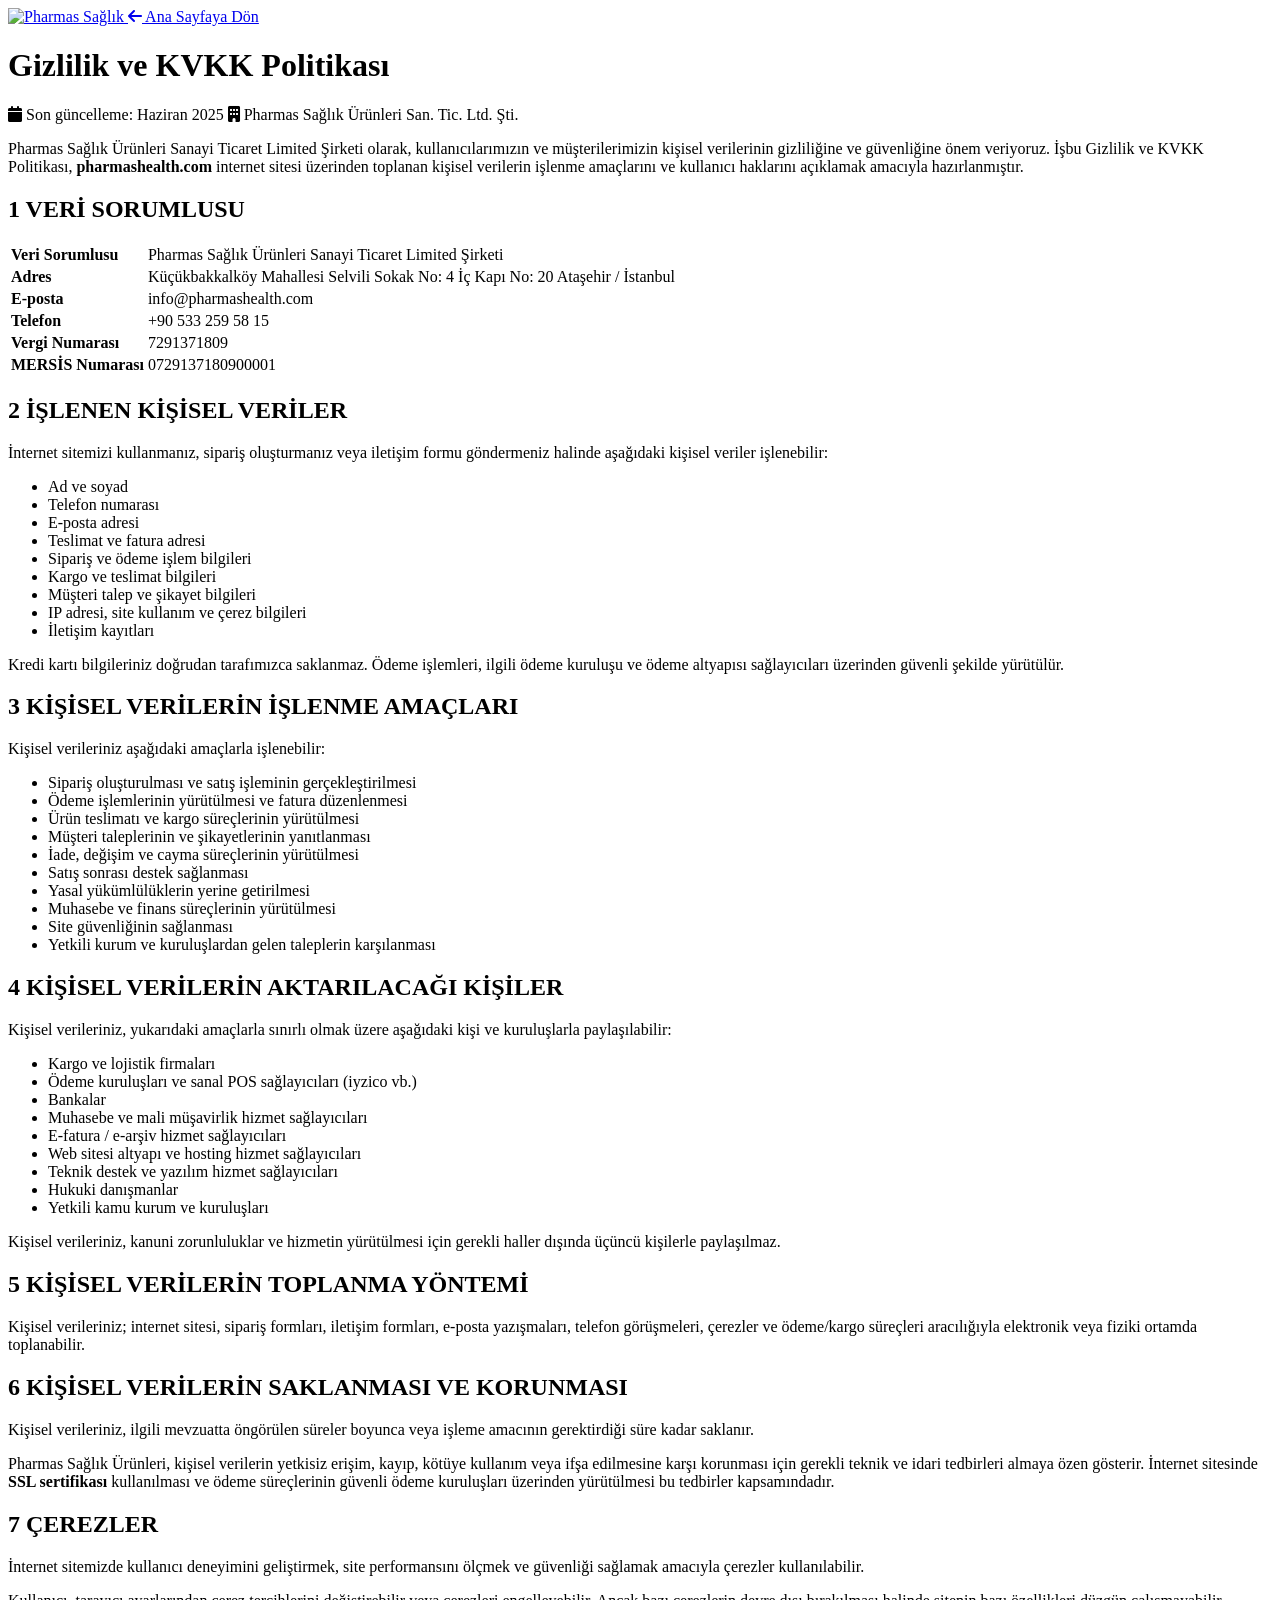
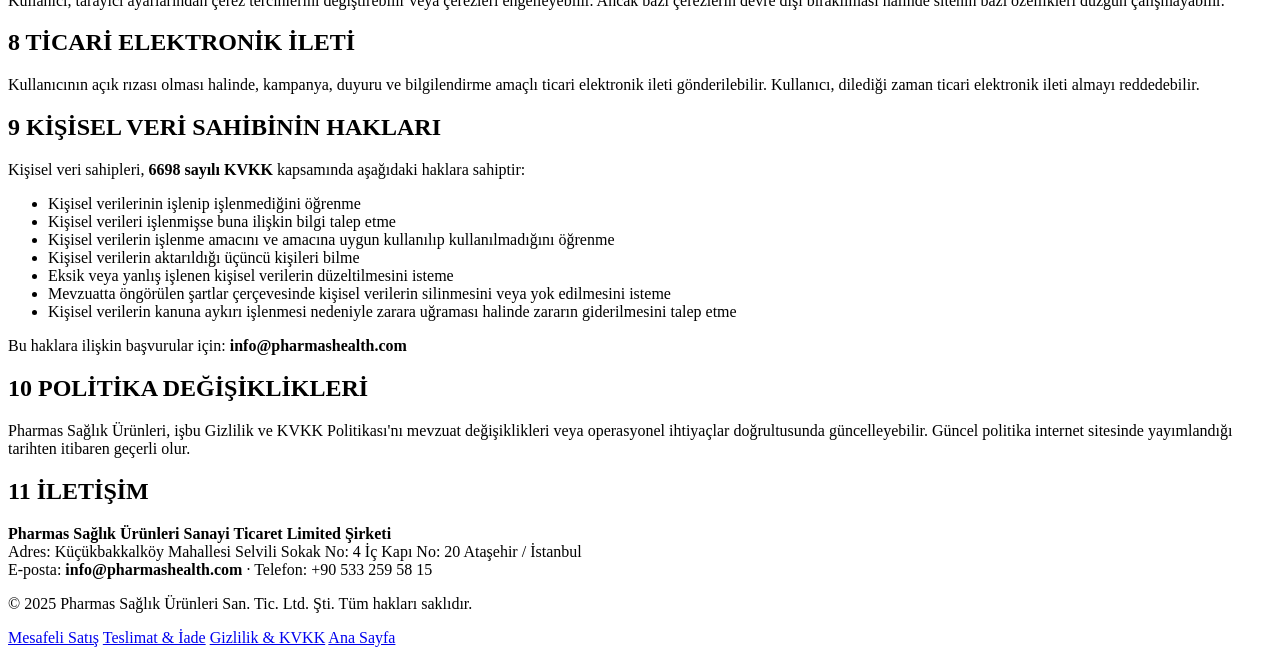
==== gizlilik-kvkk.html @ f45e11eb "Add files via upload" ====
<!DOCTYPE html>
<html lang="tr">
<head>
  <meta charset="UTF-8" />
  <meta name="viewport" content="width=device-width, initial-scale=1.0" />
  <title>Gizlilik ve KVKK Politikası | Pharmas Sağlık</title>
  <link rel="preconnect" href="https://fonts.googleapis.com" />
  <link rel="preconnect" href="https://fonts.gstatic.com" crossorigin />
  <link href="https://fonts.googleapis.com/css2?family=Manrope:wght@400;500;600;700;800&family=Plus+Jakarta+Sans:wght@600;700;800&display=swap" rel="stylesheet" />
  <link rel="stylesheet" href="https://cdnjs.cloudflare.com/ajax/libs/font-awesome/6.5.0/css/all.min.css" />
  <link rel="stylesheet" href="css/legal.css" />
</head>
<body>

  <header class="legal-header">
    <div class="container">
      <a href="index.html" class="legal-logo">
        <img src="images/logo.jpg" alt="Pharmas Sağlık" />
      </a>
      <a href="index.html" class="legal-back"><i class="fa-solid fa-arrow-left"></i> Ana Sayfaya Dön</a>
    </div>
  </header>

  <main class="legal-main">
    <div class="container">
      <div class="legal-card">

        <h1>Gizlilik ve KVKK Politikası</h1>
        <div class="legal-meta">
          <span><i class="fa-solid fa-calendar"></i> Son güncelleme: Haziran 2025</span>
          <span><i class="fa-solid fa-building"></i> Pharmas Sağlık Ürünleri San. Tic. Ltd. Şti.</span>
        </div>

        <p>Pharmas Sağlık Ürünleri Sanayi Ticaret Limited Şirketi olarak, kullanıcılarımızın ve müşterilerimizin kişisel verilerinin gizliliğine ve güvenliğine önem veriyoruz. İşbu Gizlilik ve KVKK Politikası, <strong>pharmashealth.com</strong> internet sitesi üzerinden toplanan kişisel verilerin işlenme amaçlarını ve kullanıcı haklarını açıklamak amacıyla hazırlanmıştır.</p>

        <h2><span class="h2-num">1</span> VERİ SORUMLUSU</h2>
        <table class="legal-table">
          <tr><td><strong>Veri Sorumlusu</strong></td><td>Pharmas Sağlık Ürünleri Sanayi Ticaret Limited Şirketi</td></tr>
          <tr><td><strong>Adres</strong></td><td>Küçükbakkalköy Mahallesi Selvili Sokak No: 4 İç Kapı No: 20 Ataşehir / İstanbul</td></tr>
          <tr><td><strong>E-posta</strong></td><td>info@pharmashealth.com</td></tr>
          <tr><td><strong>Telefon</strong></td><td>+90 533 259 58 15</td></tr>
          <tr><td><strong>Vergi Numarası</strong></td><td>7291371809</td></tr>
          <tr><td><strong>MERSİS Numarası</strong></td><td>0729137180900001</td></tr>
        </table>

        <h2><span class="h2-num">2</span> İŞLENEN KİŞİSEL VERİLER</h2>
        <p>İnternet sitemizi kullanmanız, sipariş oluşturmanız veya iletişim formu göndermeniz halinde aşağıdaki kişisel veriler işlenebilir:</p>
        <ul>
          <li>Ad ve soyad</li>
          <li>Telefon numarası</li>
          <li>E-posta adresi</li>
          <li>Teslimat ve fatura adresi</li>
          <li>Sipariş ve ödeme işlem bilgileri</li>
          <li>Kargo ve teslimat bilgileri</li>
          <li>Müşteri talep ve şikayet bilgileri</li>
          <li>IP adresi, site kullanım ve çerez bilgileri</li>
          <li>İletişim kayıtları</li>
        </ul>
        <div class="info-box">
          <p>Kredi kartı bilgileriniz doğrudan tarafımızca saklanmaz. Ödeme işlemleri, ilgili ödeme kuruluşu ve ödeme altyapısı sağlayıcıları üzerinden güvenli şekilde yürütülür.</p>
        </div>

        <h2><span class="h2-num">3</span> KİŞİSEL VERİLERİN İŞLENME AMAÇLARI</h2>
        <p>Kişisel verileriniz aşağıdaki amaçlarla işlenebilir:</p>
        <ul>
          <li>Sipariş oluşturulması ve satış işleminin gerçekleştirilmesi</li>
          <li>Ödeme işlemlerinin yürütülmesi ve fatura düzenlenmesi</li>
          <li>Ürün teslimatı ve kargo süreçlerinin yürütülmesi</li>
          <li>Müşteri taleplerinin ve şikayetlerinin yanıtlanması</li>
          <li>İade, değişim ve cayma süreçlerinin yürütülmesi</li>
          <li>Satış sonrası destek sağlanması</li>
          <li>Yasal yükümlülüklerin yerine getirilmesi</li>
          <li>Muhasebe ve finans süreçlerinin yürütülmesi</li>
          <li>Site güvenliğinin sağlanması</li>
          <li>Yetkili kurum ve kuruluşlardan gelen taleplerin karşılanması</li>
        </ul>

        <h2><span class="h2-num">4</span> KİŞİSEL VERİLERİN AKTARILACAĞI KİŞİLER</h2>
        <p>Kişisel verileriniz, yukarıdaki amaçlarla sınırlı olmak üzere aşağıdaki kişi ve kuruluşlarla paylaşılabilir:</p>
        <ul>
          <li>Kargo ve lojistik firmaları</li>
          <li>Ödeme kuruluşları ve sanal POS sağlayıcıları (iyzico vb.)</li>
          <li>Bankalar</li>
          <li>Muhasebe ve mali müşavirlik hizmet sağlayıcıları</li>
          <li>E-fatura / e-arşiv hizmet sağlayıcıları</li>
          <li>Web sitesi altyapı ve hosting hizmet sağlayıcıları</li>
          <li>Teknik destek ve yazılım hizmet sağlayıcıları</li>
          <li>Hukuki danışmanlar</li>
          <li>Yetkili kamu kurum ve kuruluşları</li>
        </ul>
        <p>Kişisel verileriniz, kanuni zorunluluklar ve hizmetin yürütülmesi için gerekli haller dışında üçüncü kişilerle paylaşılmaz.</p>

        <h2><span class="h2-num">5</span> KİŞİSEL VERİLERİN TOPLANMA YÖNTEMİ</h2>
        <p>Kişisel verileriniz; internet sitesi, sipariş formları, iletişim formları, e-posta yazışmaları, telefon görüşmeleri, çerezler ve ödeme/kargo süreçleri aracılığıyla elektronik veya fiziki ortamda toplanabilir.</p>

        <h2><span class="h2-num">6</span> KİŞİSEL VERİLERİN SAKLANMASI VE KORUNMASI</h2>
        <p>Kişisel verileriniz, ilgili mevzuatta öngörülen süreler boyunca veya işleme amacının gerektirdiği süre kadar saklanır.</p>
        <p>Pharmas Sağlık Ürünleri, kişisel verilerin yetkisiz erişim, kayıp, kötüye kullanım veya ifşa edilmesine karşı korunması için gerekli teknik ve idari tedbirleri almaya özen gösterir. İnternet sitesinde <strong>SSL sertifikası</strong> kullanılması ve ödeme süreçlerinin güvenli ödeme kuruluşları üzerinden yürütülmesi bu tedbirler kapsamındadır.</p>

        <h2><span class="h2-num">7</span> ÇEREZLER</h2>
        <p>İnternet sitemizde kullanıcı deneyimini geliştirmek, site performansını ölçmek ve güvenliği sağlamak amacıyla çerezler kullanılabilir.</p>
        <p>Kullanıcı, tarayıcı ayarlarından çerez tercihlerini değiştirebilir veya çerezleri engelleyebilir. Ancak bazı çerezlerin devre dışı bırakılması halinde sitenin bazı özellikleri düzgün çalışmayabilir.</p>

        <h2><span class="h2-num">8</span> TİCARİ ELEKTRONİK İLETİ</h2>
        <p>Kullanıcının açık rızası olması halinde, kampanya, duyuru ve bilgilendirme amaçlı ticari elektronik ileti gönderilebilir. Kullanıcı, dilediği zaman ticari elektronik ileti almayı reddedebilir.</p>

        <h2><span class="h2-num">9</span> KİŞİSEL VERİ SAHİBİNİN HAKLARI</h2>
        <p>Kişisel veri sahipleri, <strong>6698 sayılı KVKK</strong> kapsamında aşağıdaki haklara sahiptir:</p>
        <ul>
          <li>Kişisel verilerinin işlenip işlenmediğini öğrenme</li>
          <li>Kişisel verileri işlenmişse buna ilişkin bilgi talep etme</li>
          <li>Kişisel verilerin işlenme amacını ve amacına uygun kullanılıp kullanılmadığını öğrenme</li>
          <li>Kişisel verilerin aktarıldığı üçüncü kişileri bilme</li>
          <li>Eksik veya yanlış işlenen kişisel verilerin düzeltilmesini isteme</li>
          <li>Mevzuatta öngörülen şartlar çerçevesinde kişisel verilerin silinmesini veya yok edilmesini isteme</li>
          <li>Kişisel verilerin kanuna aykırı işlenmesi nedeniyle zarara uğraması halinde zararın giderilmesini talep etme</li>
        </ul>
        <div class="info-box">
          <p>Bu haklara ilişkin başvurular için: <strong>info@pharmashealth.com</strong></p>
        </div>

        <h2><span class="h2-num">10</span> POLİTİKA DEĞİŞİKLİKLERİ</h2>
        <p>Pharmas Sağlık Ürünleri, işbu Gizlilik ve KVKK Politikası'nı mevzuat değişiklikleri veya operasyonel ihtiyaçlar doğrultusunda güncelleyebilir. Güncel politika internet sitesinde yayımlandığı tarihten itibaren geçerli olur.</p>

        <h2><span class="h2-num">11</span> İLETİŞİM</h2>
        <div class="info-box">
          <p><strong>Pharmas Sağlık Ürünleri Sanayi Ticaret Limited Şirketi</strong><br />
          Adres: Küçükbakkalköy Mahallesi Selvili Sokak No: 4 İç Kapı No: 20 Ataşehir / İstanbul<br />
          E-posta: <strong>info@pharmashealth.com</strong> · Telefon: +90 533 259 58 15</p>
        </div>

      </div>
    </div>
  </main>

  <footer class="legal-footer">
    <div class="container">
      <p>&copy; 2025 Pharmas Sağlık Ürünleri San. Tic. Ltd. Şti. Tüm hakları saklıdır.</p>
      <div class="legal-footer-links">
        <a href="mesafeli-satis-sozlesmesi.html">Mesafeli Satış</a>
        <a href="teslimat-iade.html">Teslimat &amp; İade</a>
        <a href="gizlilik-kvkk.html">Gizlilik &amp; KVKK</a>
        <a href="index.html">Ana Sayfa</a>
      </div>
    </div>
  </footer>

</body>
</html>
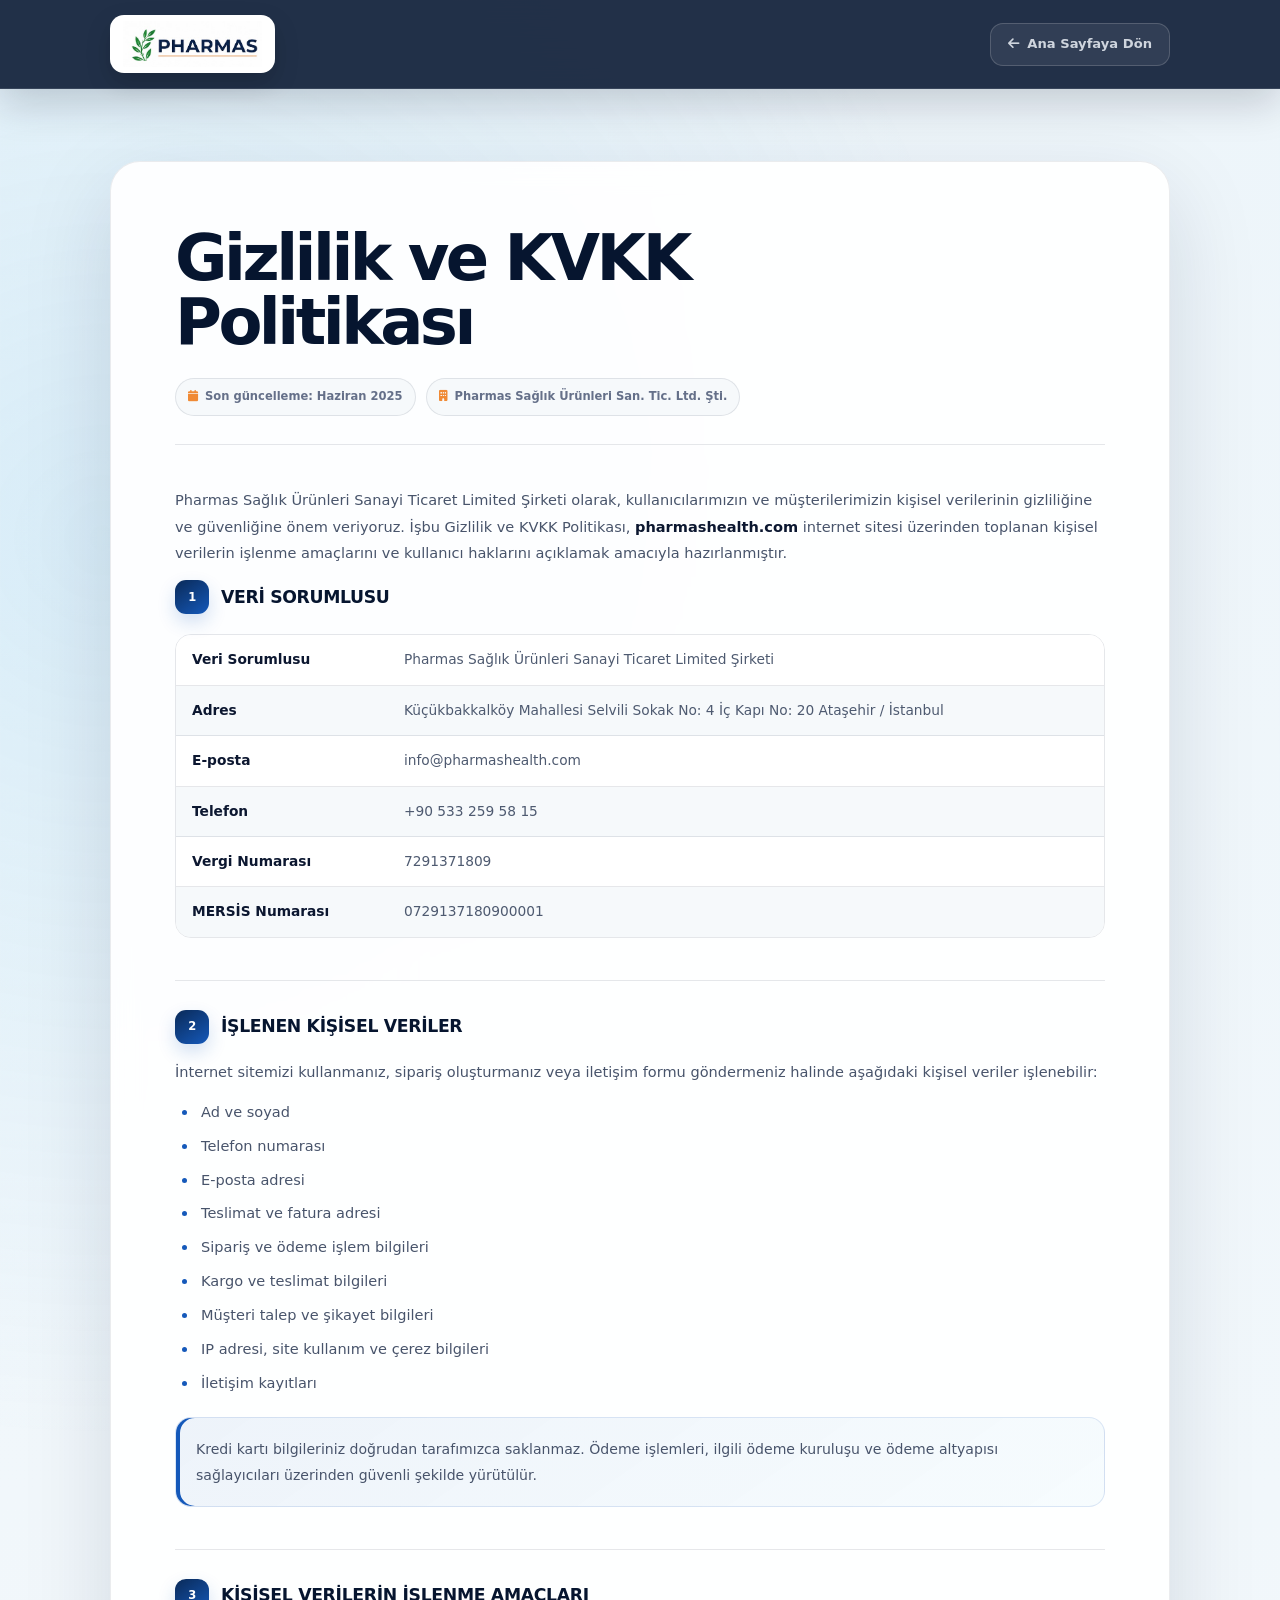
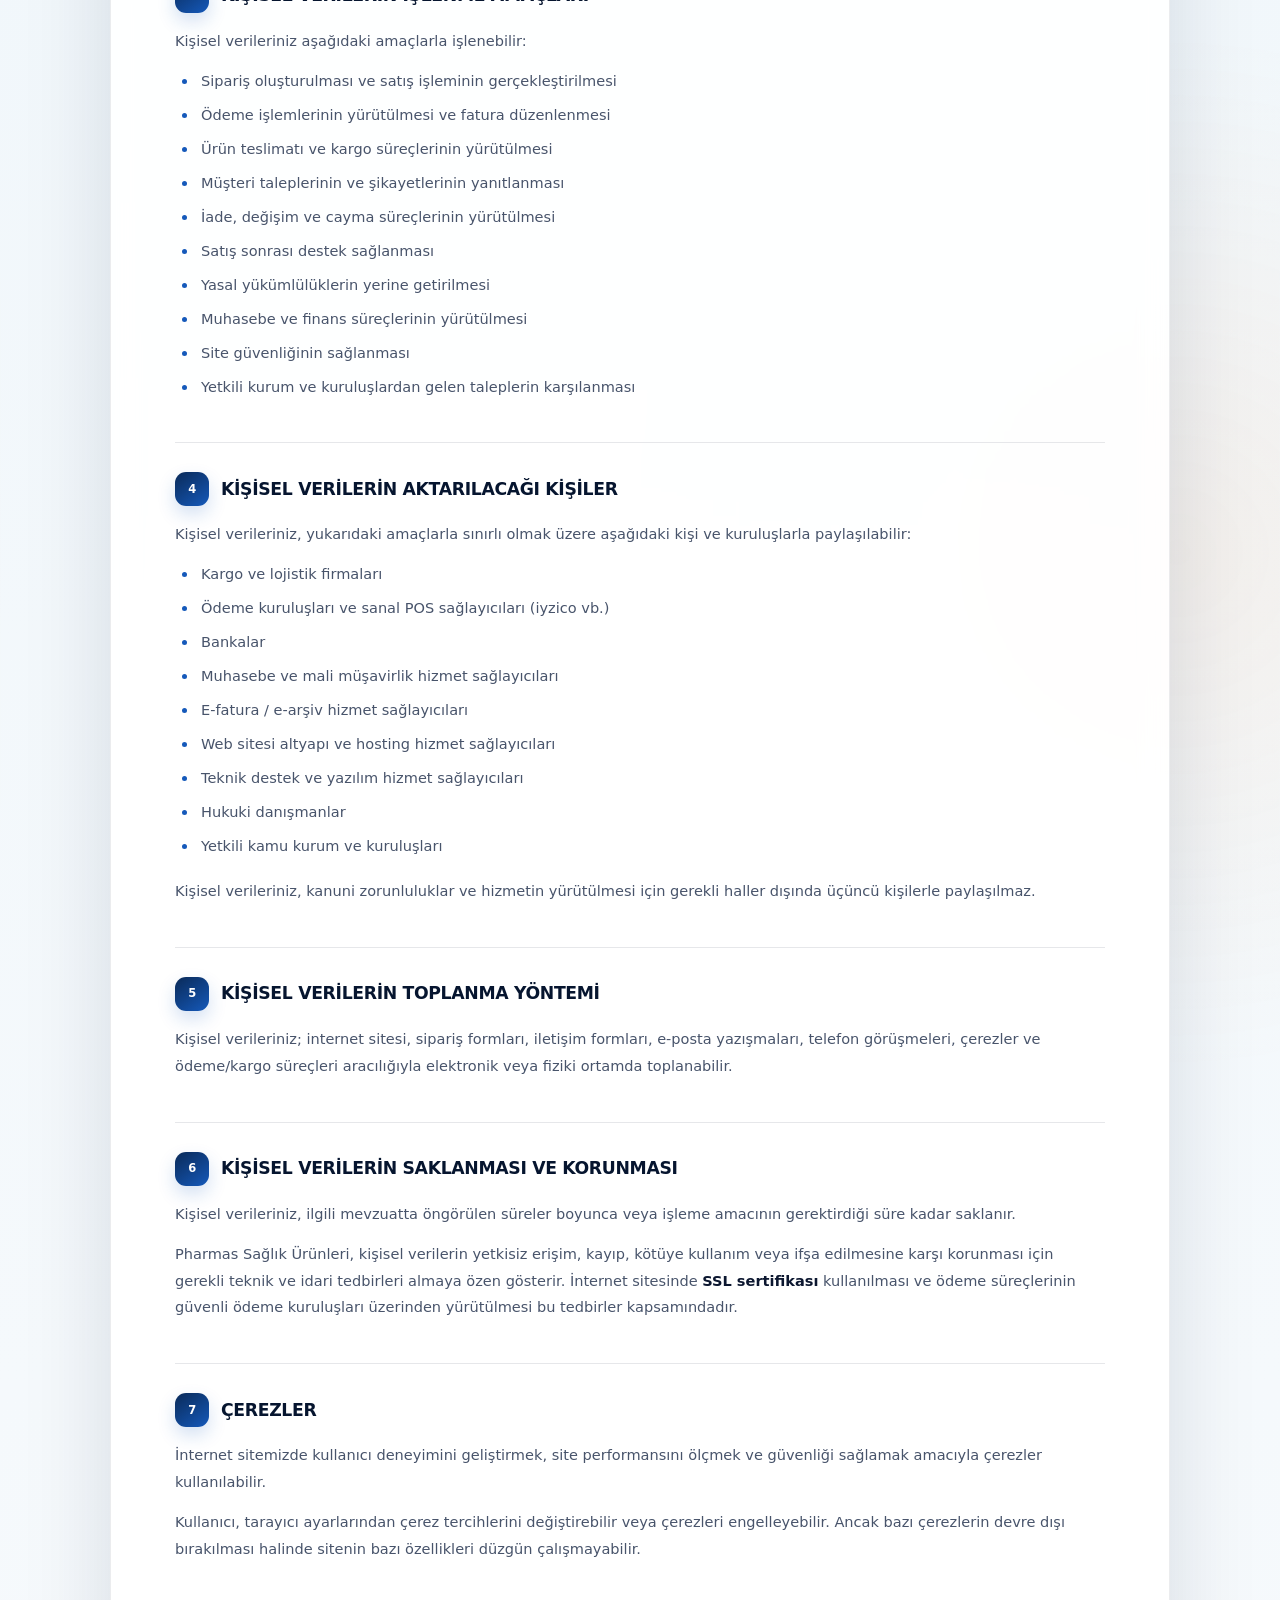
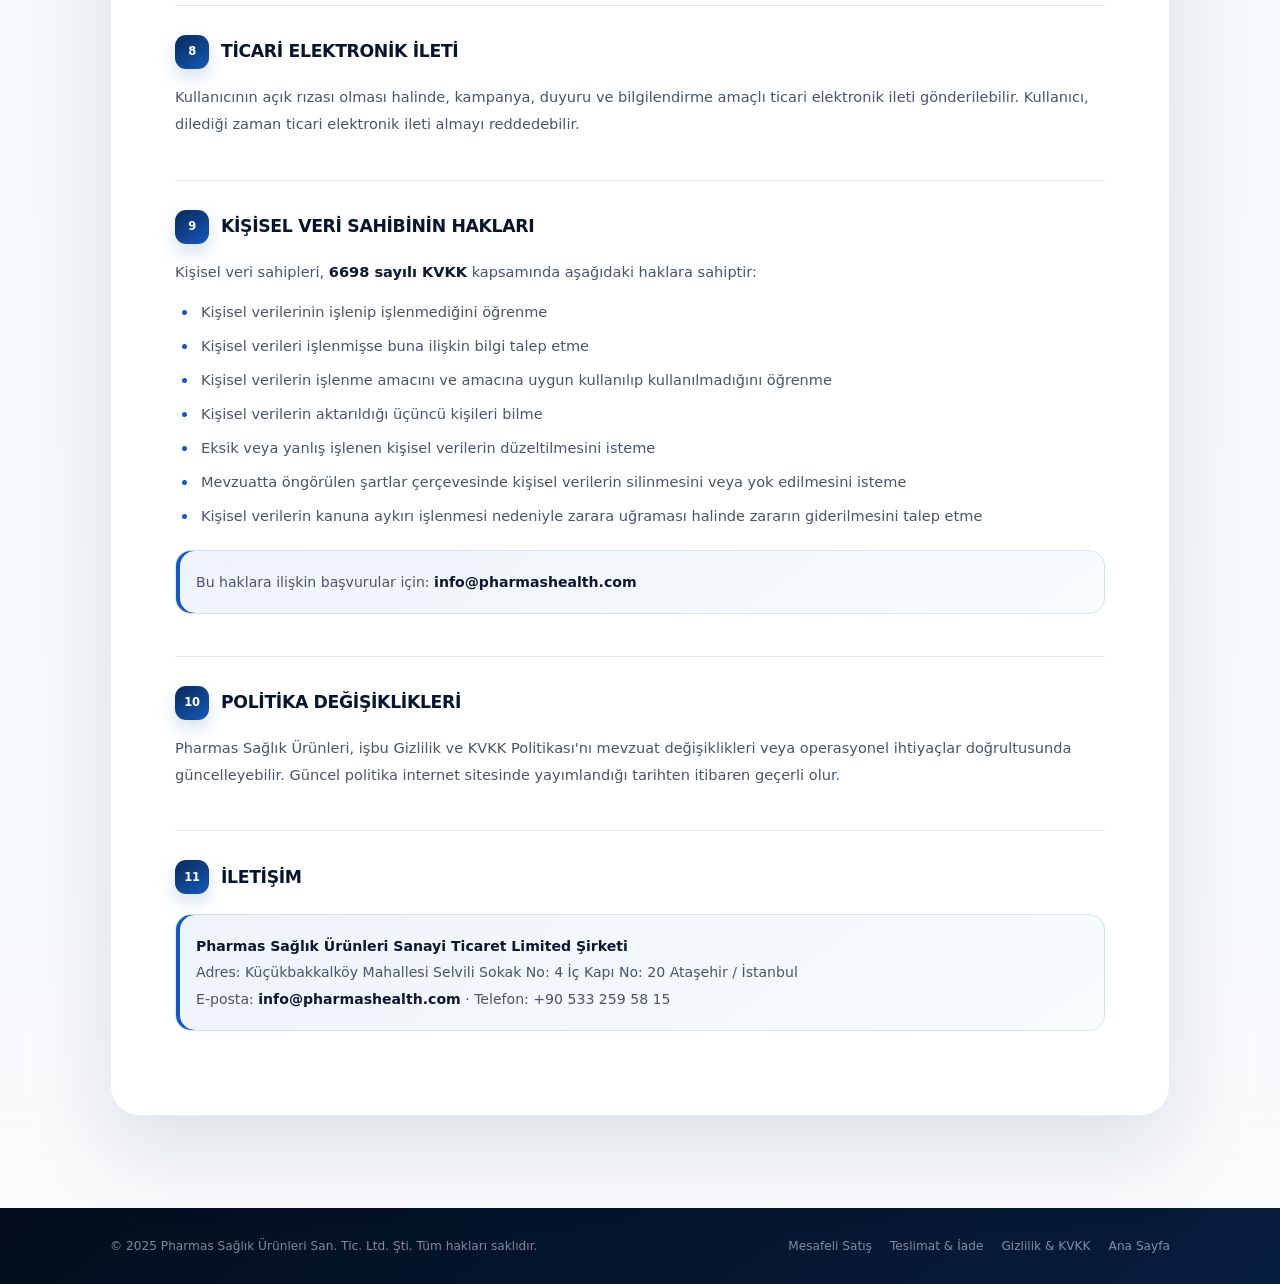
==== commit 1c0a29e9: "Add files via upload" ====
--- a/gizlilik-kvkk.html
+++ b/gizlilik-kvkk.html
@@ -8,14 +8,233 @@
   <link rel="preconnect" href="https://fonts.gstatic.com" crossorigin />
   <link href="https://fonts.googleapis.com/css2?family=Manrope:wght@400;500;600;700;800&family=Plus+Jakarta+Sans:wght@600;700;800&display=swap" rel="stylesheet" />
   <link rel="stylesheet" href="https://cdnjs.cloudflare.com/ajax/libs/font-awesome/6.5.0/css/all.min.css" />
-  <link rel="stylesheet" href="css/legal.css" />
+  <style>
+:root {
+  --navy: #06152f;
+  --navy-2: #0a2a58;
+  --blue: #1559ba;
+  --orange: #f08a35;
+  --green: #35a96f;
+  --ink: #0c1730;
+  --muted: #657089;
+  --line: rgba(12, 23, 48, .10);
+  --paper: #ffffff;
+  --mist: #eef5fa;
+  --font: 'Manrope', 'Inter', system-ui, sans-serif;
+  --display: 'Plus Jakarta Sans', 'Inter', system-ui, sans-serif;
+}
+
+*, *::before, *::after { box-sizing: border-box; margin: 0; padding: 0; }
+html { scroll-behavior: smooth; background: var(--navy); }
+body {
+  font-family: var(--font);
+  color: var(--ink);
+  background:
+    radial-gradient(circle at 8% 12%, rgba(80,181,232,.14), transparent 22%),
+    radial-gradient(circle at 92% 48%, rgba(240,138,53,.08), transparent 20%),
+    linear-gradient(180deg, #edf5fa, #f9fbfd);
+  line-height: 1.7;
+}
+img { max-width: 100%; display: block; }
+a { text-decoration: none; color: inherit; }
+.container { width: min(1060px, calc(100% - 38px)); margin: 0 auto; }
+
+.legal-header {
+  position: sticky;
+  top: 0;
+  z-index: 100;
+  padding: 10px 0;
+  background: rgba(6,21,47,.88);
+  border-bottom: 1px solid rgba(255,255,255,.10);
+  box-shadow: 0 14px 40px rgba(3,13,31,.18);
+  backdrop-filter: blur(18px);
+}
+.legal-header .container {
+  min-height: 68px;
+  display: flex;
+  align-items: center;
+  justify-content: space-between;
+  gap: 20px;
+}
+.legal-logo img {
+  height: 58px;
+  width: auto;
+  padding: 6px 13px;
+  border-radius: 14px;
+  background: #fff;
+  box-shadow: 0 10px 25px rgba(0,0,0,.18);
+}
+.legal-back {
+  min-height: 43px;
+  display: inline-flex;
+  align-items: center;
+  gap: 8px;
+  padding: 0 17px;
+  border: 1px solid rgba(255,255,255,.17);
+  border-radius: 13px;
+  background: rgba(255,255,255,.07);
+  color: rgba(241,247,253,.82);
+  font-size: .82rem;
+  font-weight: 750;
+  transition: transform .2s ease, background .2s ease;
+}
+.legal-back:hover { transform: translateY(-2px); background: rgba(255,255,255,.13); color: #fff; }
+
+.legal-main { min-height: calc(100vh - 170px); padding: 72px 0 92px; }
+.legal-card {
+  padding: clamp(28px, 5vw, 66px);
+  border: 1px solid rgba(12,23,48,.08);
+  border-radius: 30px;
+  background: rgba(255,255,255,.93);
+  box-shadow: 0 30px 90px rgba(5,23,54,.13);
+  backdrop-filter: blur(14px);
+}
+.legal-card h1,
+.legal-card h2,
+.legal-card h3 { font-family: var(--display); }
+.legal-card h1 {
+  max-width: 760px;
+  color: var(--navy);
+  font-size: clamp(2.1rem, 5vw, 4.25rem);
+  line-height: 1;
+  letter-spacing: -.055em;
+}
+.legal-meta {
+  display: flex;
+  flex-wrap: wrap;
+  gap: 10px;
+  margin: 24px 0 42px;
+  padding-bottom: 28px;
+  border-bottom: 1px solid var(--line);
+}
+.legal-meta span {
+  display: inline-flex;
+  align-items: center;
+  gap: 7px;
+  padding: 8px 12px;
+  border: 1px solid var(--line);
+  border-radius: 999px;
+  background: #f6f9fb;
+  color: var(--muted);
+  font-size: .72rem;
+  font-weight: 650;
+}
+.legal-meta i { color: var(--orange); }
+.legal-card h2 {
+  display: flex;
+  align-items: center;
+  gap: 12px;
+  margin: 42px 0 15px;
+  padding-top: 29px;
+  border-top: 1px solid var(--line);
+  color: var(--navy);
+  font-size: 1.08rem;
+  letter-spacing: -.02em;
+}
+.legal-card h2:first-of-type { margin-top: 0; padding-top: 0; border-top: 0; }
+.h2-num {
+  flex: 0 0 34px;
+  width: 34px;
+  height: 34px;
+  display: grid;
+  place-items: center;
+  border-radius: 11px;
+  background: linear-gradient(145deg, var(--navy-2), var(--blue));
+  color: #fff;
+  font-family: var(--font);
+  font-size: .72rem;
+  box-shadow: 0 8px 18px rgba(21,89,186,.19);
+}
+.legal-card h3 { margin: 22px 0 9px; color: var(--ink); font-size: .98rem; }
+.legal-card p,
+.legal-card li { color: #48546b; font-size: .91rem; line-height: 1.85; }
+.legal-card p { margin-bottom: 13px; }
+.legal-card ul,
+.legal-card ol { margin: 10px 0 18px 23px; }
+.legal-card li { margin-bottom: 7px; padding-left: 3px; }
+.legal-card li::marker { color: var(--blue); }
+.legal-card strong { color: var(--ink); }
+.info-box,
+.warn-box {
+  margin: 20px 0;
+  padding: 18px 20px;
+  border-radius: 16px;
+}
+.info-box {
+  border: 1px solid rgba(21,89,186,.13);
+  background: linear-gradient(145deg, rgba(21,89,186,.07), rgba(79,183,232,.045));
+  box-shadow: inset 4px 0 var(--blue);
+}
+.warn-box {
+  border: 1px solid rgba(240,138,53,.18);
+  background: rgba(240,138,53,.07);
+  box-shadow: inset 4px 0 var(--orange);
+}
+.info-box p,
+.warn-box p { margin: 0; font-size: .88rem; }
+.legal-table {
+  width: 100%;
+  margin: 20px 0;
+  border-collapse: separate;
+  border-spacing: 0;
+  border: 1px solid var(--line);
+  border-radius: 16px;
+  overflow: hidden;
+  font-size: .86rem;
+}
+.legal-table th {
+  padding: 13px 16px;
+  background: var(--navy);
+  color: #fff;
+  text-align: left;
+}
+.legal-table td {
+  padding: 13px 16px;
+  border-bottom: 1px solid var(--line);
+  color: #4e5a70;
+  background: #fff;
+}
+.legal-table tr:nth-child(even) td { background: #f6f9fb; }
+.legal-table tr:last-child td { border-bottom: 0; }
+
+.legal-footer {
+  padding: 28px 0;
+  background: linear-gradient(145deg, #030d1e, #071d3d);
+}
+.legal-footer .container {
+  display: flex;
+  align-items: center;
+  justify-content: space-between;
+  flex-wrap: wrap;
+  gap: 18px;
+}
+.legal-footer p,
+.legal-footer-links a { color: rgba(226,238,249,.55); font-size: .76rem; }
+.legal-footer-links { display: flex; flex-wrap: wrap; gap: 18px; }
+.legal-footer-links a:hover { color: #fff; }
+
+@media (max-width: 680px) {
+  .container { width: min(100% - 24px, 1060px); }
+  .legal-header .container { min-height: 60px; }
+  .legal-logo img { height: 50px; }
+  .legal-back { padding: 0 13px; font-size: .72rem; }
+  .legal-main { padding: 34px 0 60px; }
+  .legal-card { border-radius: 22px; }
+  .legal-card h1 { font-size: 2.25rem; }
+  .legal-meta { display: grid; }
+  .legal-table { display: block; overflow-x: auto; }
+  .legal-footer .container { flex-direction: column; text-align: center; }
+  .legal-footer-links { justify-content: center; }
+}
+
+  </style>
 </head>
 <body>
 
   <header class="legal-header">
     <div class="container">
       <a href="index.html" class="legal-logo">
-        <img src="images/logo.jpg" alt="Pharmas Sağlık" />
+        <img src="[data-uri]" alt="Pharmas Sağlık" />
       </a>
       <a href="index.html" class="legal-back"><i class="fa-solid fa-arrow-left"></i> Ana Sayfaya Dön</a>
     </div>
